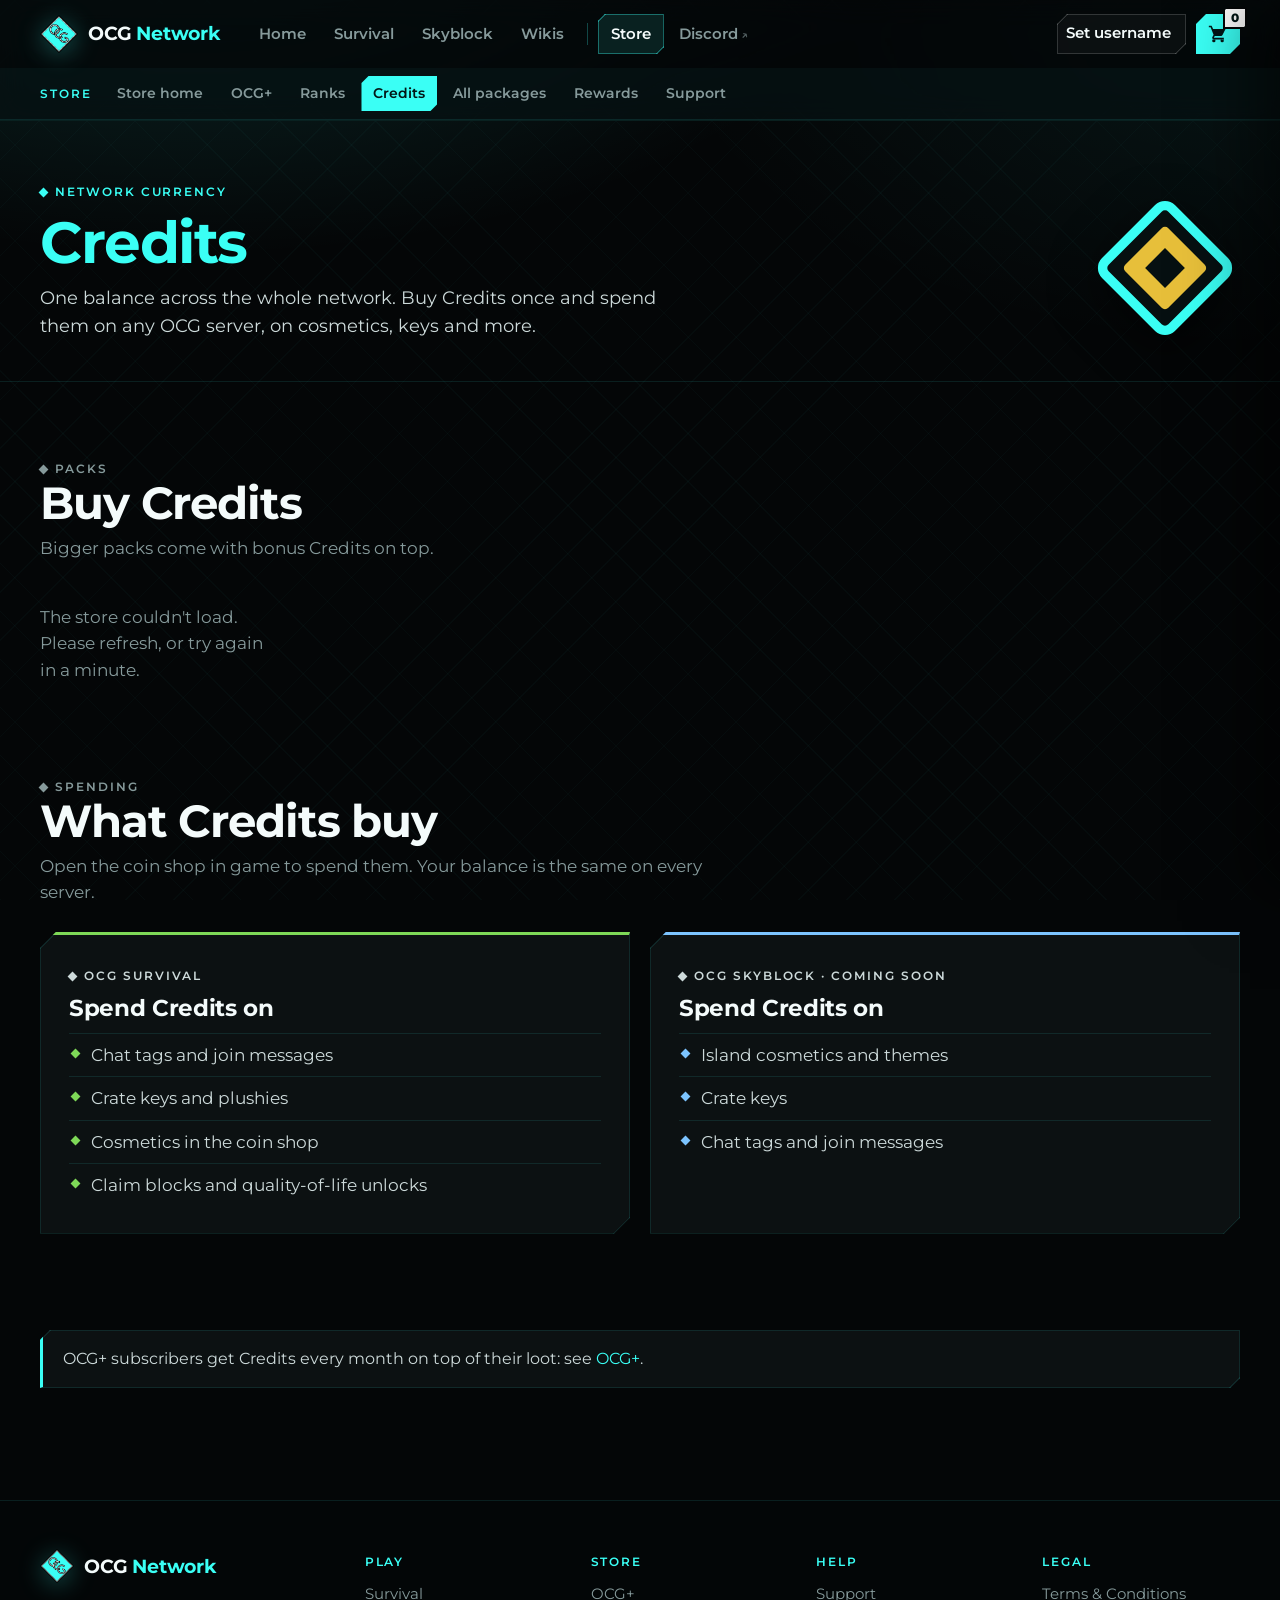
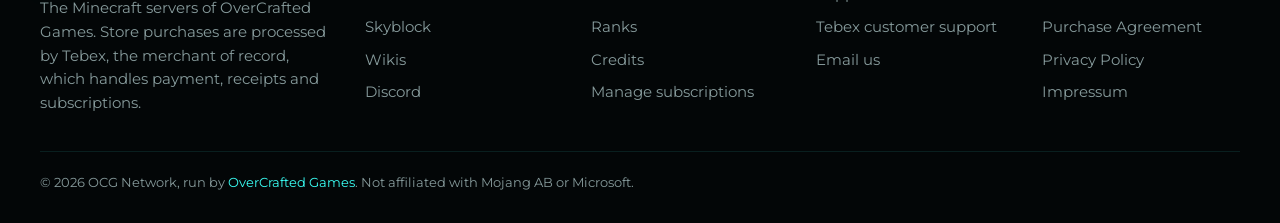
==== credits.html @ 5514c85c "Bump config and store script versions so visitors load the live store" ====
<!doctype html>
<html lang="en">
<head>
  <meta charset="utf-8">
  <meta name="viewport" content="width=device-width, initial-scale=1">
  <link rel="icon" href="assets/favicon.png">
  <link rel="preconnect" href="https://fonts.googleapis.com">
  <link rel="preconnect" href="https://fonts.gstatic.com" crossorigin>
  <link href="https://fonts.googleapis.com/css2?family=Montserrat:wght@400;500;600;700;800&display=swap" rel="stylesheet">
  <link rel="stylesheet" href="assets/site.css?v=4">
  <script src="assets/config.js?v=6"></script>
  <script src="assets/data.js"></script>
  <script defer src="https://js.tebex.io/v/1.js"></script>
  <script defer src="assets/layout.js?v=5"></script>
  <script defer src="assets/store.js?v=5"></script>
  <title>Credits · OCG Network</title>
  <meta name="description" content="Credits, the OCG Network currency: one balance you can spend on every server.">
</head>
<body data-page="credits" data-area="store">
  <header id="site-header"></header>

  <main>
    <section class="page-head">
      <div class="wrap">
        <div>
          <p class="label">Network currency</p>
          <h1><em>Credits</em></h1>
          <p class="lede">One balance across the whole network. Buy Credits once and spend them on
            any OCG server, on cosmetics, keys and more.</p>
        </div>
        <div class="page-head__art"><img src="assets/icons/credits.svg" alt="" width="150" height="150"></div>
      </div>
    </section>

    <section class="wrap section" data-reveal>
      <div class="section-head">
        <div>
          <p class="label">Packs</p>
          <h2>Buy Credits</h2>
          <p>Bigger packs come with bonus Credits on top.</p>
        </div>
      </div>
      <div class="grid grid--packs" data-packages="credits"><p class="muted">Loading packs…</p></div>
    </section>

    <section class="wrap section" data-reveal>
      <div class="section-head">
        <div>
          <p class="label">Spending</p>
          <h2>What Credits buy</h2>
          <p>Open the coin shop in game to spend them. Your balance is the same on every server.</p>
        </div>
      </div>
      <div class="uses" data-credit-uses></div>
    </section>

    <section class="wrap section section--end" data-reveal>
      <div class="callout">OCG+ subscribers get Credits every month on top of their loot:
        see <a href="plus.html">OCG+</a>.</div>
    </section>
  </main>

  <footer id="site-footer"></footer>
</body>
</html>
---- assets/site.css ----
/* OCG Network. OverCrafted Games brand: logo teal (#3afff5), black and white, with the
   logo's diamond as the recurring shape. Each server page sets its own --accent
   (body[data-accent]); everything else stays teal. Dark only: the site sits next to the game. */
:root {
  --bg: #040607;
  --bg-2: #0a0f10;
  --surface: rgba(13, 19, 20, 0.86);
  --surface-2: #101819;
  --line: rgba(58, 255, 245, 0.1);
  --line-strong: rgba(58, 255, 245, 0.26);
  --text: #f4fbfb;
  --text-2: #cddada;
  --muted: #869a9b;
  --teal: #3afff5;
  --teal-2: #12c9c0;
  --teal-ink: #021615;
  --sale: #ffd23f;
  --good: #7ed957;
  --danger: #ff5a5f;
  --survival: #7ed957;
  --skyblock: #7cc4ff;
  --accent: var(--teal);
  --display: "Montserrat", system-ui, sans-serif;
  --body: "Montserrat", system-ui, -apple-system, "Segoe UI", sans-serif;
  --mono: "Montserrat", system-ui, sans-serif;
}
body[data-accent="survival"] { --accent: var(--survival); }
body[data-accent="skyblock"] { --accent: var(--skyblock); }

* { box-sizing: border-box; }
html { color-scheme: dark; scroll-behavior: smooth; }
body {
  margin: 0;
  min-height: 100vh;
  color: var(--text);
  font: 400 16.5px/1.6 var(--body);
  -webkit-font-smoothing: antialiased;
  background-color: var(--bg);
  /* A faint teal glow over a fine diamond lattice, echoing the logo. */
  background-image:
    radial-gradient(1100px 560px at 15% -12%, color-mix(in srgb, var(--accent) 16%, transparent), transparent 65%),
    radial-gradient(900px 500px at 100% 0%, rgba(58, 255, 245, 0.07), transparent 70%),
    repeating-linear-gradient(45deg, rgba(58, 255, 245, 0.025) 0 1px, transparent 1px 34px),
    repeating-linear-gradient(-45deg, rgba(58, 255, 245, 0.025) 0 1px, transparent 1px 34px);
  background-attachment: fixed;
}
a { color: var(--teal); text-decoration: none; }
a:hover { text-decoration: underline; }
button { font: inherit; color: inherit; cursor: pointer; }
button:disabled { cursor: not-allowed; opacity: 0.5; }
img { max-width: 100%; }
[hidden] { display: none !important; }
:focus-visible { outline: 2px solid var(--teal); outline-offset: 2px; }

.wrap { width: min(1200px, 100% - 32px); margin-inline: auto; }
.muted { color: var(--muted); }
.small { font-size: 0.85rem; }
.label {
  display: inline-flex; align-items: center; gap: 8px;
  margin: 0 0 12px;
  color: var(--accent);
  font: 600 0.76rem/1.2 var(--mono);
  letter-spacing: 0.16em;
  text-transform: uppercase;
}
.label::before {
  content: ""; width: 7px; height: 7px; flex: none;
  background: currentColor; transform: rotate(45deg);
}
.accent { color: var(--accent); }
.teal { color: var(--teal); }

h1, h2, h3 { font-family: var(--display); letter-spacing: -0.015em; }

/* Buttons */
.btn {
  display: inline-flex; align-items: center; justify-content: center; gap: 8px;
  padding: 13px 22px;
  border: 0;
  font: 700 1rem/1 var(--body);
  color: var(--teal-ink); text-decoration: none;
  background-color: var(--teal);
  transition: transform 0.15s, filter 0.15s;
}
.btn:hover:not(:disabled) {
  text-decoration: none;
  transform: translateY(-1px);
  filter: brightness(1.06);
}
.btn--accent { background-color: var(--accent); }
.btn--ghost {
  --nl: rgba(255, 255, 255, 0.2);
  color: var(--text);
  background-color: rgba(255, 255, 255, 0.03);
  box-shadow: inset 0 0 0 1px rgba(255, 255, 255, 0.2);
}
.btn--ghost:hover:not(:disabled) { --nl: var(--teal); background-color: rgba(255, 255, 255, 0.07); box-shadow: inset 0 0 0 1px var(--teal); }
.btn--block { width: 100%; }
.btn--sm { padding: 10px 14px; font-size: 0.9rem; }

/* Top bar */
.topbar {
  position: sticky; top: 0; z-index: 30;
  background: rgba(4, 6, 7, 0.78);
  backdrop-filter: blur(14px) saturate(1.3);
  -webkit-backdrop-filter: blur(14px) saturate(1.3);
  border-bottom: 1px solid var(--line);
}
.topbar__inner { display: flex; align-items: center; gap: 26px; height: 68px; }
.brand { display: flex; align-items: center; gap: 10px; color: var(--text); flex: none; }
.brand:hover { text-decoration: none; }
.brand img { filter: drop-shadow(0 4px 12px rgba(58, 255, 245, 0.3)); }
.brand span { font: 700 1.2rem/1 var(--display); letter-spacing: -0.01em; }
.brand b { color: var(--teal); font-weight: 700; }
.topnav { display: flex; align-items: center; gap: 2px; }
.topnav a, .mobilenav a {
  padding: 8px 13px;
  color: var(--muted); font-weight: 600; font-size: 0.95rem; white-space: nowrap;
}
.topnav a:hover, .mobilenav a:hover { color: var(--text); background-color: rgba(255, 255, 255, 0.05); text-decoration: none; }
.topnav a[aria-current="page"], .mobilenav a[aria-current="page"] {
  --nl: rgba(58, 255, 245, 0.35);
  color: var(--text); background-color: rgba(58, 255, 245, 0.1); box-shadow: inset 0 0 0 1px rgba(58, 255, 245, 0.35);
}
.topnav .nav-store, .mobilenav .nav-store { color: var(--teal); }
.topnav .ext::after, .mobilenav .ext::after { content: " ↗"; font-size: 0.8em; opacity: 0.6; }
.topnav__sep { width: 1px; height: 22px; margin: 0 8px; background: var(--line-strong); }
.mobilenav { display: none; }
.topbar__actions { margin-left: auto; display: flex; align-items: center; gap: 10px; }
.chip {
  display: flex; align-items: center; gap: 8px;
  height: 40px; padding: 0 14px 0 8px;
  --nl: rgba(255, 255, 255, 0.16);
  border: 1px solid rgba(255, 255, 255, 0.16);
  background-color: rgba(255, 255, 255, 0.03);
  font-weight: 600; font-size: 0.92rem;
}
.chip img { image-rendering: pixelated; }
.chip:hover { --nl: var(--teal); border-color: var(--teal); }
/* The count badge overhangs the button's corner, so the button itself isn't clipped:
   its notched teal fill is drawn by ::before (see Notched corners). */
.basket-btn {
  position: relative; isolation: isolate;
  display: grid; place-items: center;
  width: 44px; height: 40px;
  border: 0;
  background: none; color: var(--teal-ink);
}
.basket-btn::before { content: ""; position: absolute; inset: 0; z-index: -1; background: var(--teal); }
.basket-btn:hover { filter: brightness(1.08); }
.basket-btn__count {
  position: absolute; top: -7px; right: -7px;
  min-width: 22px; height: 22px; padding: 0 6px;
  border: 2px solid var(--bg);
  background: #fff; color: var(--teal-ink);
  font-size: 0.72rem; font-weight: 800; line-height: 18px; text-align: center;
}
.basket-btn__count.bump { animation: bump 0.4s ease; }
@keyframes bump { 40% { transform: scale(1.35); } }

/* Store sub-navigation: the store is its own area of the site. */
.storebar { border-bottom: 1px solid var(--line); background: rgba(58, 255, 245, 0.035); }
.storebar__inner { display: flex; align-items: center; gap: 4px; overflow-x: auto; padding: 8px 0; white-space: nowrap; scrollbar-width: none; }
.storebar__inner::-webkit-scrollbar { display: none; }
.storebar__title { margin-right: 10px; color: var(--teal); font: 600 0.74rem var(--mono); letter-spacing: 0.16em; text-transform: uppercase; }
.storebar a { padding: 6px 12px; color: var(--muted); font-weight: 600; font-size: 0.9rem; }
.storebar a:hover { color: var(--text); background: rgba(255, 255, 255, 0.05); text-decoration: none; }
.storebar a[aria-current="page"] { color: var(--teal-ink); background: var(--teal); }

/* Hero */
.hero { position: relative; overflow: hidden; }
.hero__inner {
  display: grid; grid-template-columns: 1.1fr 0.9fr; align-items: center; gap: 40px;
  padding: 76px 0 70px;
}
.hero h1 {
  margin: 0;
  font: 700 clamp(2.9rem, 6.6vw, 5.4rem)/0.95 var(--display);
  letter-spacing: -0.035em;
}
.hero h1 em { font-style: normal; color: var(--teal); }
.hero__lede { max-width: 560px; margin: 22px 0 30px; color: var(--text-2); font-size: 1.15rem; }
.hero__cta { display: flex; flex-wrap: wrap; gap: 12px; }
.ipbox {
  display: inline-flex; flex-wrap: wrap; align-items: center; gap: 10px 14px;
  margin-top: 28px; padding: 8px 8px 8px 16px;
  --nl: var(--line-strong);
  border: 1px solid var(--line-strong);
  background-color: var(--surface);
}
.ipbox__ip { font: 600 0.95rem var(--mono); color: var(--text); }
.ipbox button, .copy-btn {
  padding: 8px 12px; border: 0;
  background: rgba(58, 255, 245, 0.14); color: var(--teal);
  font-weight: 700; font-size: 0.85rem;
}
.ipbox button:hover, .copy-btn:hover { background: rgba(58, 255, 245, 0.26); }
.online { display: inline-flex; align-items: center; gap: 8px; color: var(--text-2); font-weight: 600; font-size: 0.92rem; }
.dot { width: 9px; height: 9px; border-radius: 50%; background: var(--muted); flex: none; }
.dot.on { background: var(--good); box-shadow: 0 0 0 4px rgba(126, 217, 87, 0.18); animation: pulse 2s infinite; }
.dot.soon { background: var(--sale); }
@keyframes pulse { 50% { box-shadow: 0 0 0 7px rgba(126, 217, 87, 0.05); } }

.hero__art { position: relative; display: grid; place-items: center; min-height: 380px; }
.hero__art::before {
  content: ""; position: absolute; width: 78%; aspect-ratio: 1;
  background: radial-gradient(circle, rgba(58, 255, 245, 0.28), rgba(58, 255, 245, 0) 66%);
  filter: blur(14px);
}
.hero__art::after {
  content: ""; position: absolute; width: 70%; aspect-ratio: 1;
  border: 1px dashed rgba(58, 255, 245, 0.25);
  transform: rotate(45deg);
  animation: spin 80s linear infinite;
}
.hero__art img {
  position: relative; z-index: 1; width: min(380px, 100%);
  filter: drop-shadow(0 30px 40px rgba(0, 0, 0, 0.6));
  animation: float 6s ease-in-out infinite;
}
@keyframes float { 50% { transform: translateY(-12px); } }
@keyframes spin { from { transform: rotate(45deg); } to { transform: rotate(405deg); } }

/* Sale ticker */
.ticker {
  overflow: hidden;
  border-block: 1px solid rgba(255, 210, 63, 0.25);
  background: linear-gradient(90deg, rgba(255, 210, 63, 0.09), rgba(255, 210, 63, 0.02));
}
.ticker__track { display: flex; width: max-content; animation: marquee 40s linear infinite; }
.ticker:hover .ticker__track { animation-play-state: paused; }
.ticker__item {
  display: inline-flex; align-items: center; gap: 12px;
  padding: 11px 28px;
  color: var(--text); font: 600 0.8rem var(--mono); letter-spacing: 0.06em; text-transform: uppercase;
  white-space: nowrap;
}
.ticker__item:hover { text-decoration: none; color: var(--sale); }
.ticker__item b { color: var(--sale); }
.ticker__item::after { content: "◆"; margin-left: 28px; color: rgba(255, 210, 63, 0.5); }
@keyframes marquee { to { transform: translateX(-50%); } }

/* Sections */
.section { padding: 72px 0 0; }
main > .section:last-child, main > :last-child .section:last-child { padding-bottom: 88px; }
.section--end { padding-bottom: 88px; }
.section-head { display: flex; align-items: flex-end; justify-content: space-between; gap: 16px; margin-bottom: 26px; }
.section-head h2, .page-head h1 {
  margin: 0;
  font: 700 clamp(1.9rem, 3.8vw, 2.8rem)/1.05 var(--display);
  letter-spacing: -0.025em;
}
.section-head p { margin: 8px 0 0; max-width: 680px; color: var(--muted); }
.section-head__link { flex: none; font-weight: 700; }

.surface {
  position: relative;
  border: 1px solid var(--line);
  background-color: var(--surface);
}

/* Server cards (home + store server picker) */
.servers { display: grid; grid-template-columns: repeat(2, 1fr); gap: 20px; }
.server {
  --accent: var(--teal);
  display: grid; grid-template-columns: 120px 1fr; gap: 22px; align-items: start;
  padding: 24px;
  overflow: hidden;
  color: var(--text);
  border-top: 3px solid var(--accent);
  transition: transform 0.2s, border-color 0.2s;
}
.server--survival { --accent: var(--survival); }
.server--skyblock { --accent: var(--skyblock); }
.server::before {
  content: ""; position: absolute; inset: 0 0 auto 0; height: 160px; pointer-events: none;
  background: radial-gradient(420px 160px at 20% -40px, color-mix(in srgb, var(--accent) 22%, transparent), transparent 70%);
}
a.server:hover { --nl: var(--line-strong); transform: translateY(-3px); border-color: var(--line-strong); text-decoration: none; }
.server__art { position: relative; display: grid; place-items: center; aspect-ratio: 1; }
.server__art svg { width: 100%; height: auto; filter: drop-shadow(0 14px 18px rgba(0, 0, 0, 0.5)); }
.server__body { position: relative; }
.server h3 { margin: 0 0 4px; font: 700 1.7rem/1.05 var(--display); }
.server h3 span { color: var(--accent); }
.server p { margin: 0 0 14px; color: var(--text-2); font-size: 0.98rem; }
.server__meta { display: flex; flex-wrap: wrap; align-items: center; gap: 8px 16px; font-size: 0.9rem; }
.server__ip { font: 600 0.88rem var(--mono); color: var(--text); }
.server__go { margin-left: auto; color: var(--accent); font-weight: 700; }
.server__tags { display: flex; flex-wrap: wrap; gap: 6px; margin: 0 0 14px; padding: 0; list-style: none; }
.server__tags li {
  padding: 3px 9px;
  background: color-mix(in srgb, var(--accent) 12%, transparent); color: var(--accent);
  font: 600 0.72rem var(--mono); letter-spacing: 0.04em; text-transform: uppercase;
}
.pill {
  display: inline-flex; align-items: center; gap: 6px;
  padding: 3px 9px;
  background: rgba(255, 210, 63, 0.12); color: var(--sale);
  font: 600 0.72rem var(--mono); letter-spacing: 0.06em; text-transform: uppercase;
}

/* Link tiles (home "jump in", wikis) */
.tiles { display: grid; grid-template-columns: repeat(auto-fit, minmax(240px, 1fr)); gap: 16px; }
.tile {
  display: grid; grid-template-columns: 44px 1fr; gap: 14px; align-items: start;
  padding: 20px; color: var(--text);
  transition: transform 0.2s, border-color 0.2s;
}
a.tile:hover { --nl: var(--line-strong); transform: translateY(-2px); border-color: var(--line-strong); text-decoration: none; }
.tile__icon {
  display: grid; place-items: center; width: 44px; height: 44px;
  background: rgba(58, 255, 245, 0.1); color: var(--teal);
}
.tile h3 { margin: 0 0 2px; font: 700 1.12rem/1.2 var(--display); }
.tile p { margin: 0; color: var(--muted); font-size: 0.92rem; }
.tile--soon { opacity: 0.6; }

/* Category cards (store hub) */
.cat-grid { display: grid; grid-template-columns: repeat(auto-fit, minmax(320px, 1fr)); gap: 20px; }
.cat-card {
  display: grid; grid-template-columns: 130px 1fr; gap: 22px; align-items: center;
  padding: 20px;
  color: var(--text);
  transition: transform 0.2s, border-color 0.2s;
}
.cat-card:hover { --nl: var(--line-strong); transform: translateY(-3px); border-color: var(--line-strong); text-decoration: none; }
.cat-card__art, .card__art, .pkg-detail__art {
  --art-bg:
    radial-gradient(circle at 50% 58%, rgba(58, 255, 245, 0.22), transparent 66%),
    repeating-linear-gradient(45deg, rgba(255, 255, 255, 0.025) 0 1px, transparent 1px 16px),
    repeating-linear-gradient(-45deg, rgba(255, 255, 255, 0.025) 0 1px, transparent 1px 16px);
  background-color: var(--bg-2);
  background-image: var(--art-bg);
}
.cat-card__art {
  position: relative; display: grid; place-items: center;
  aspect-ratio: 1;
  border: 1px solid var(--line);
  background-image: var(--notch-lines), var(--art-bg);
}
.cat-card__art img { width: 66%; image-rendering: pixelated; transition: transform 0.3s; }
.cat-card:hover .cat-card__art img { transform: scale(1.08) rotate(-3deg); }
.cat-card h3 { margin: 0 0 6px; font: 700 1.6rem/1.05 var(--display); }
.cat-card p { margin: 0 0 14px; color: var(--muted); font-size: 0.96rem; }
.cat-card__meta { display: flex; align-items: center; gap: 12px; flex-wrap: wrap; }
.cat-card__from { font-weight: 700; color: var(--text-2); }
.cat-card__go { margin-left: auto; color: var(--teal); font-weight: 700; }

.badge {
  position: absolute; top: 12px; left: 12px; z-index: 1;
  display: inline-block;
  padding: 4px 9px;
  background: var(--sale); color: #241a00;
  font: 700 0.7rem/1 var(--mono); letter-spacing: 0.04em; text-transform: uppercase;
}

/* Package cards */
.grid { display: grid; grid-template-columns: repeat(auto-fill, minmax(240px, 1fr)); gap: 20px; }
.grid--packs { grid-template-columns: repeat(auto-fill, minmax(196px, 1fr)); }
.card {
  display: flex; flex-direction: column;
  overflow: hidden;
  transition: transform 0.2s, border-color 0.2s;
}
.card:hover { --nl: var(--line-strong); transform: translateY(-4px); border-color: var(--line-strong); }
.card__art {
  position: relative;
  display: grid; place-items: center;
  aspect-ratio: 4 / 3; width: 100%;
  padding: 0; border: 0; border-bottom: 1px solid var(--line);
}
.card__art img {
  width: 44%; image-rendering: pixelated;
  filter: drop-shadow(0 14px 18px rgba(0, 0, 0, 0.55));
  transition: transform 0.3s;
}
.card:hover .card__art img { transform: translateY(-6px) scale(1.06); }
.card__info {
  position: absolute; right: 12px; bottom: 12px;
  padding: 4px 9px;
  background: rgba(4, 6, 7, 0.75); color: var(--muted);
  font-size: 0.78rem; font-weight: 600;
  opacity: 0; transition: opacity 0.2s;
}
.card:hover .card__info { opacity: 1; }
.card__body { display: flex; flex-direction: column; gap: 4px; padding: 18px; flex: 1; }
.card__name { margin: 0; font: 700 1.3rem/1.1 var(--display); }
.card__variant { margin: 0; color: var(--teal); font: 600 0.74rem var(--mono); letter-spacing: 0.08em; text-transform: uppercase; }
.card__bonus { margin: 2px 0 0; color: var(--good); font-size: 0.88rem; font-weight: 600; }
.card__foot { margin-top: auto; padding-top: 16px; display: flex; flex-direction: column; gap: 12px; }
.price { display: flex; flex-wrap: wrap; align-items: baseline; gap: 4px 8px; }
.price b { font: 700 1.8rem/1 var(--display); letter-spacing: -0.02em; }
.price .period { color: var(--muted); font-size: 0.9rem; }
.price s { color: var(--muted); font-size: 0.95rem; }
.price__note { width: 100%; color: var(--good); font-size: 0.85rem; font-weight: 600; }
.add.in-basket { --nl: var(--teal); background-color: transparent; box-shadow: inset 0 0 0 1px var(--teal); color: var(--teal); }

/* All-packages page */
.shop { display: grid; grid-template-columns: 240px 1fr; gap: 32px; padding: 40px 0 88px; }
.tabs { display: flex; flex-direction: column; gap: 6px; position: sticky; top: 130px; align-self: start; }
.tab {
  display: flex; align-items: center; gap: 12px;
  padding: 10px 14px;
  border: 1px solid transparent;
  background-color: transparent; color: var(--muted);
  font-weight: 700; font-size: 1rem; text-align: left;
}
.tab img { width: 30px; height: 30px; object-fit: contain; image-rendering: pixelated; }
.tab:hover { color: var(--text); background-color: rgba(255, 255, 255, 0.04); }
.tab[aria-selected="true"] { --nl: rgba(58, 255, 245, 0.4); color: var(--text); background-color: rgba(58, 255, 245, 0.08); border-color: rgba(58, 255, 245, 0.4); }
.category-intro { grid-column: 1 / -1; padding: 22px 24px; margin-bottom: 4px; color: var(--text-2); }
.category-intro p { margin: 0 0 8px; }
.category-intro p:last-child { margin-bottom: 0; }
.category-intro ul { margin: 6px 0 0; padding: 0; list-style: none; display: grid; grid-template-columns: repeat(auto-fill, minmax(230px, 1fr)); gap: 6px 18px; }
.category-intro li { position: relative; padding-left: 20px; }
.category-intro li::before { content: "▸"; position: absolute; left: 0; color: var(--teal); }
.category-intro.folded .category-intro__text {
  max-height: 150px; overflow: hidden;
  -webkit-mask-image: linear-gradient(#000 55%, transparent);
  mask-image: linear-gradient(#000 55%, transparent);
}
.intro-toggle { margin-top: 10px; padding: 0; border: 0; background: none; color: var(--teal); font-weight: 700; }
.intro-toggle:hover { text-decoration: underline; }
.sr-only { position: absolute; width: 1px; height: 1px; overflow: hidden; clip: rect(0 0 0 0); white-space: nowrap; }

/* OCG+ tiers */
.plus-tiers { display: grid; grid-template-columns: repeat(3, 1fr); gap: 20px; align-items: stretch; }
.ptier {
  --tier: var(--teal);
  display: flex; flex-direction: column;
  padding: 28px 26px 26px;
  overflow: hidden;
  border-top: 3px solid var(--tier);
}
.ptier::before {
  content: ""; position: absolute; inset: 0 0 auto 0; height: 170px; pointer-events: none;
  background: radial-gradient(420px 170px at 50% -50px, color-mix(in srgb, var(--tier) 24%, transparent), transparent 70%);
}
.ptier--1 { --tier: #FFC800; }
.ptier--2 { --tier: #FF2E8A; }
.ptier--3 { --tier: #0FB5A5; }
/* An inner glow: the notch clip would cut off an outer one. */
.ptier--featured { --nl: var(--line-strong); border-color: var(--line-strong); box-shadow: inset 0 0 60px rgba(58, 255, 245, 0.1); }
.ptier__flag {
  position: absolute; top: 18px; right: 18px;
  padding: 4px 10px;
  background: var(--teal); color: var(--teal-ink);
  font: 700 0.68rem var(--mono); letter-spacing: 0.08em; text-transform: uppercase;
}
.ptier__mark { position: relative; display: flex; align-items: center; gap: 12px; }
.ptier__mark svg { width: 46px; height: 46px; color: var(--tier); }
.ptier h3 { position: relative; margin: 0; font: 700 1.7rem/1 var(--display); }
.ptier h3 small { display: block; margin-top: 4px; color: var(--muted); font: 500 0.88rem var(--body); letter-spacing: 0; }
.ptier .price { position: relative; margin: 22px 0 4px; }
.ptier .price b { font-size: 2.8rem; }
.ptier ul { position: relative; flex: 1; margin: 18px 0 22px; padding: 0; list-style: none; }
.ptier li { display: grid; grid-template-columns: 22px 1fr; gap: 10px; align-items: start; padding: 10px 0; border-top: 1px solid var(--line); color: var(--text-2); }
.ptier li svg { margin-top: 2px; color: var(--tier); }
.ptier li b { color: var(--text); font-weight: 700; }

.explain { display: grid; grid-template-columns: repeat(3, 1fr); gap: 20px; counter-reset: step; }
.step { padding: 24px; }
.step::before {
  counter-increment: step; content: "0" counter(step);
  display: block; margin-bottom: 10px;
  color: var(--teal); font: 600 0.8rem var(--mono); letter-spacing: 0.12em;
}
.step h3 { margin: 0 0 6px; font: 700 1.3rem/1.1 var(--display); }
.step p { margin: 0; color: var(--text-2); }

/* Rank comparison */
.server-switch { display: inline-flex; gap: 4px; padding: 4px; margin-top: 18px; border: 1px solid var(--line); background-color: var(--surface); }
.server-switch a { padding: 8px 14px; color: var(--muted); font-weight: 700; font-size: 0.92rem; }
.server-switch a:hover { color: var(--text); text-decoration: none; }
.server-switch a[aria-current="page"] { background: var(--accent); color: #051006; }

.rank-tabs { display: flex; flex-wrap: wrap; gap: 6px; margin-bottom: 14px; }
.rank-tabs button {
  display: inline-flex; align-items: center; gap: 8px;
  padding: 9px 16px; border: 1px solid var(--line);
  background-color: var(--surface); color: var(--muted); font-weight: 700; font-size: 0.95rem;
}
.rank-tabs button:hover { --nl: var(--line-strong); color: var(--text); border-color: var(--line-strong); }
.rank-tabs button[aria-selected="true"] { --nl: var(--accent); color: #051006; background-color: var(--accent); border-color: var(--accent); }
.rank-tabs button[aria-selected="true"] .pill { background: rgba(0, 0, 0, 0.2); color: #051006; }
.ranks .note td { padding: 12px 16px; text-align: left; color: var(--sale); font-weight: 500; font-size: 0.92rem; background: rgba(255, 210, 63, 0.06); }
.ranks-scroll { position: relative; overflow-x: auto; border: 1px solid var(--line); background-color: var(--surface); }
.ranks { width: 100%; min-width: 720px; border-collapse: collapse; }
.ranks th, .ranks td { padding: 13px 16px; border-bottom: 1px solid var(--line); text-align: center; vertical-align: middle; }
.ranks tbody tr:last-child td, .ranks tbody tr:last-child th { border-bottom: 0; }
.ranks thead th { padding: 22px 16px 20px; vertical-align: top; background: rgba(255, 255, 255, 0.015); }
.ranks th[scope="row"] { text-align: left; color: var(--text-2); font-weight: 600; width: 28%; min-width: 150px; }
.ranks th[scope="row"] small { display: block; color: var(--muted); font-weight: 400; font-size: 0.82rem; }
.ranks td { color: var(--text); font-weight: 600; }
.ranks td.no { color: var(--muted); font-weight: 400; }
.ranks td.yes { color: var(--accent); font-size: 1.15rem; }
/* Keep the perk names in view while the rank columns scroll sideways on phones. */
.ranks th[scope="row"], .ranks thead th:first-child { position: sticky; left: 0; z-index: 1; background: #0c1213; }
.ranks .group th { padding: 10px 16px; text-align: left; background: rgba(58, 255, 245, 0.04); color: var(--accent); font: 600 0.74rem var(--mono); letter-spacing: 0.14em; text-transform: uppercase; }
.rank-head { display: grid; justify-items: center; gap: 8px; }
.rank-head__name { font: 700 1.35rem/1 var(--display); color: var(--rank, var(--text)); }
.rank-head .price { justify-content: center; }
.rank-head .price b { font-size: 1.5rem; }
.rank-head .btn { width: 100%; max-width: 150px; }
.rank-head__tag {
  --nl: rgba(255, 255, 255, 0.08);
  display: inline-block; padding: 3px 9px;
  background-color: #151515; box-shadow: inset 0 0 0 1px rgba(255, 255, 255, 0.08);
  font: 700 0.82rem var(--mono); color: var(--rank, var(--text));
}

/* Credits */
.uses { display: grid; grid-template-columns: repeat(2, 1fr); gap: 20px; }
.uses .panel { border-top: 3px solid var(--accent); }
.uses ul { margin: 12px 0 0; padding: 0; list-style: none; }
.uses li { position: relative; padding: 8px 0 8px 22px; border-top: 1px solid var(--line); color: var(--text-2); }
.uses li::before { content: ""; position: absolute; left: 3px; top: 16px; width: 7px; height: 7px; background: var(--accent); transform: rotate(45deg); }

/* Rewards call-to-action band */
.band {
  display: grid; grid-template-columns: auto 1fr auto; align-items: center; gap: 28px;
  padding: 28px 32px;
  overflow: hidden;
  background-image: var(--notch-lines), radial-gradient(500px 220px at 0% 50%, rgba(58, 255, 245, 0.16), transparent 70%);
}
.band__icon { display: grid; place-items: center; width: 84px; height: 84px; color: var(--teal); }
.band h2 { margin: 0 0 6px; font: 700 1.8rem/1.05 var(--display); }
.band p { margin: 0; color: var(--text-2); }

/* Panels */
.duo { display: grid; grid-template-columns: 1fr 1fr; gap: 20px; }
.trio { display: grid; grid-template-columns: repeat(3, 1fr); gap: 20px; }
.panel { padding: 26px 28px; }
.panel h2, .panel h3 { margin: 0 0 10px; font: 700 1.45rem/1.1 var(--display); }
.panel p { margin: 0 0 12px; color: var(--text-2); }
.panel p:last-child { margin-bottom: 0; }
.panel__links { display: flex; flex-wrap: wrap; gap: 10px; margin-top: 16px; }
.panel__icon {
  display: grid; place-items: center;
  width: 46px; height: 46px; margin-bottom: 16px;
  background: rgba(58, 255, 245, 0.1); color: var(--teal);
}
.features { display: grid; grid-template-columns: repeat(auto-fill, minmax(260px, 1fr)); gap: 16px; }
.feature { padding: 22px; }
.feature h3 { display: flex; align-items: center; gap: 10px; margin: 0 0 6px; font: 700 1.15rem/1.2 var(--display); }
.feature h3::before { content: ""; width: 8px; height: 8px; flex: none; background: var(--accent); transform: rotate(45deg); }
.feature p { margin: 0; color: var(--text-2); font-size: 0.95rem; }

/* Inner page head */
.page-head { position: relative; overflow: hidden; border-bottom: 1px solid var(--line); }
.page-head .wrap { display: grid; grid-template-columns: 1fr auto; align-items: end; gap: 24px; padding: 56px 0 40px; }
.page-head h1 { font-size: clamp(2.3rem, 5vw, 3.6rem); }
.page-head h1 em { font-style: normal; color: var(--accent); }
.page-head p.lede { margin: 12px 0 0; max-width: 640px; color: var(--text-2); font-size: 1.1rem; }
.page-head__art { width: 150px; margin-bottom: -10px; filter: drop-shadow(0 14px 24px rgba(0, 0, 0, 0.6)); }
.page-head__art svg { width: 100%; height: auto; }

/* Prose (legal pages) */
.doc { display: grid; grid-template-columns: 220px 1fr; gap: 40px; padding: 40px 0 88px; }
.toc { position: sticky; top: 130px; align-self: start; display: flex; flex-direction: column; gap: 4px; }
.toc a { padding: 6px 12px; border-left: 2px solid var(--line); color: var(--muted); font-weight: 600; font-size: 0.95rem; }
.toc a:hover { color: var(--text); border-color: var(--teal); text-decoration: none; }
.prose { max-width: 760px; }
.prose > :first-child { margin-top: 0; }
.prose p, .prose li { color: var(--text-2); }
.prose h2 { margin: 44px 0 12px; scroll-margin-top: 130px; font: 700 1.6rem/1.1 var(--display); }
.prose ul { padding-left: 0; list-style: none; }
.prose li { position: relative; margin-bottom: 10px; padding-left: 24px; }
.prose li::before { content: "▸"; position: absolute; left: 4px; color: var(--teal); }
.prose strong { color: var(--text); }
.prose code, .panel code { font-family: var(--mono); font-size: 0.88em; color: var(--teal); }
.lead { font-size: 1.12rem; }
.callout {
  margin: 24px 0;
  padding: 16px 20px;
  border: 1px solid var(--line); border-left: 3px solid var(--teal);
  background-color: var(--surface); color: var(--text-2); font-size: 0.97rem;
}
.callout--warn { border-left-color: var(--sale); }
.points { display: grid; grid-template-columns: repeat(2, 1fr); gap: 14px; margin: 18px 0 8px; }
.point { padding: 18px 20px; }
.point b { display: block; margin-bottom: 4px; color: var(--text); font: 700 1.1rem/1.2 var(--display); }
.point span { color: var(--muted); font-size: 0.95rem; }

.support-grid { display: grid; grid-template-columns: repeat(3, 1fr); gap: 20px; padding: 40px 0 0; }

/* Rewards page */
.steps { display: grid; grid-template-columns: repeat(3, 1fr); gap: 20px; counter-reset: step; }
.tiers { display: grid; grid-template-columns: repeat(3, 1fr); gap: 20px; }
.tier { padding: 26px; overflow: hidden; border-top: 3px solid var(--tier); }
.tier::before {
  content: ""; position: absolute; inset: 0 0 auto 0; height: 140px;
  background: radial-gradient(400px 140px at 50% -40px, color-mix(in srgb, var(--tier) 24%, transparent), transparent 70%);
  pointer-events: none;
}
.tier__label { position: relative; color: var(--tier); font: 600 0.76rem var(--mono); letter-spacing: 0.12em; text-transform: uppercase; }
.tier__amount { position: relative; margin: 8px 0 2px; font: 700 3.2rem/1 var(--display); letter-spacing: -0.03em; }
.tier__amount small { font-size: 1rem; font-weight: 600; color: var(--muted); letter-spacing: 0; }
.tier ul { position: relative; margin: 18px 0 0; padding: 0; list-style: none; }
.tier li { display: flex; align-items: center; gap: 10px; padding: 10px 0; border-top: 1px solid var(--line); color: var(--text-2); }
.tier li svg { flex: none; color: var(--tier); }
.tier__slots { position: relative; margin: 14px 0 0; color: var(--muted); font-size: 0.88rem; }
.tier--1 { --tier: #9fe8e4; }
.tier--2 { --tier: var(--teal); }
.tier--3 { --tier: #ffffff; }

.goal { padding: 30px 32px; }
.track { position: relative; margin: 44px 44px 18px 8px; height: 10px; border-radius: 999px; background: rgba(255, 255, 255, 0.06); }
.track::before {
  content: ""; position: absolute; inset: 0;
  border-radius: inherit;
  background: linear-gradient(90deg, var(--teal-2), var(--teal), #fff);
  opacity: 0.35;
}
.stage { position: absolute; top: 50%; transform: translate(-50%, -50%); display: grid; justify-items: center; }
.stage__dot {
  width: 22px; height: 22px;
  border: 3px solid var(--bg); background: var(--teal);
  transform: rotate(45deg);
  box-shadow: 0 0 0 2px var(--teal), 0 0 18px rgba(58, 255, 245, 0.55);
}
.stage__amt { position: absolute; bottom: 34px; font: 700 1.4rem/1 var(--display); white-space: nowrap; }
.stage__reward { position: absolute; top: 34px; color: var(--text-2); font-size: 0.92rem; font-weight: 600; white-space: nowrap; }
.goal__notes { display: grid; grid-template-columns: repeat(3, 1fr); gap: 14px; margin-top: 64px; }
.goal__notes div { padding: 14px 16px; background: rgba(255, 255, 255, 0.03); color: var(--text-2); font-size: 0.95rem; }

.podium { display: grid; grid-template-columns: 1fr 1.15fr 1fr; align-items: end; gap: 16px; }
.place { padding: 24px 22px; text-align: center; }
.place__rank { font: 700 2.8rem/1 var(--display); color: var(--muted); }
.place--1 { --nl: var(--line-strong); padding-top: 36px; border-color: var(--line-strong); box-shadow: inset 0 0 60px rgba(58, 255, 245, 0.1); }
.place--1 .place__rank { font-size: 4rem; color: var(--teal); }
.place h3 { margin: 4px 0 12px; font: 700 1.2rem/1.1 var(--display); }
.place p { margin: 0; color: var(--text-2); }
.mc-tag {
  display: inline-block; margin-bottom: 12px;
  --nl: rgba(255, 255, 255, 0.08);
  padding: 5px 12px;
  background-color: #1b1b1b; box-shadow: inset 0 0 0 1px rgba(255, 255, 255, 0.08);
  font: 700 1.05rem var(--mono); letter-spacing: 0.02em;
}
.rules { display: grid; grid-template-columns: repeat(2, 1fr); gap: 12px 28px; margin: 28px 0 0; padding: 0; list-style: none; }
.rules li { position: relative; padding-left: 24px; color: var(--text-2); }
.rules li::before { content: "▸"; position: absolute; left: 4px; color: var(--teal); }

.offer {
  display: grid; grid-template-columns: auto 1fr auto; align-items: center; gap: 24px;
  padding: 26px 30px;
  --nl: rgba(255, 210, 63, 0.35);
  border-color: rgba(255, 210, 63, 0.35);
  background-image: var(--notch-lines), radial-gradient(500px 200px at 0% 50%, rgba(255, 210, 63, 0.12), transparent 70%);
}
.offer__icon { display: grid; place-items: center; width: 64px; height: 64px; background: rgba(255, 210, 63, 0.14); color: var(--sale); }
.offer h3 { margin: 0 0 4px; font: 700 1.5rem/1.1 var(--display); }
.offer p { margin: 0; color: var(--text-2); }

.claim { display: grid; grid-template-columns: 1fr 1fr; gap: 20px; align-items: stretch; }
.cmd {
  --nl: var(--line-strong);
  display: inline-block; padding: 2px 9px;
  background-color: rgba(0, 0, 0, 0.4); box-shadow: inset 0 0 0 1px var(--line-strong);
  color: var(--teal); font: 600 0.9em var(--mono);
}

/* Drawer */
.scrim { position: fixed; inset: 0; z-index: 40; background: rgba(0, 0, 0, 0.62); backdrop-filter: blur(3px); }
.drawer {
  position: fixed; top: 0; right: 0; bottom: 0; z-index: 50;
  display: flex; flex-direction: column;
  width: min(420px, 100%);
  background: linear-gradient(180deg, #0c1415, #050809);
  border-left: 1px solid var(--line-strong);
  box-shadow: -30px 0 60px rgba(0, 0, 0, 0.5);
  transform: translateX(100%);
  transition: transform 0.28s cubic-bezier(0.2, 0.8, 0.2, 1);
}
.drawer.open { transform: none; }
.drawer__head { display: flex; align-items: center; justify-content: space-between; padding: 22px 22px 4px; }
.drawer__head h2 { margin: 0; font: 700 1.7rem/1 var(--display); }
.drawer__for { margin: 0; padding: 4px 22px 16px; color: var(--muted); font-size: 0.92rem; border-bottom: 1px solid var(--line); }
.icon-btn { width: 38px; height: 38px; border: 0; background: rgba(255, 255, 255, 0.05); font-size: 1.5rem; line-height: 1; }
.icon-btn:hover { background: rgba(255, 255, 255, 0.1); }
.lines { list-style: none; margin: 0; padding: 8px 22px; overflow-y: auto; flex: 1; }
.line { display: grid; grid-template-columns: 52px 1fr auto; gap: 14px; align-items: center; padding: 14px 0; border-bottom: 1px solid var(--line); }
.line img, .line > span { width: 52px; height: 52px; padding: 6px; background: var(--bg-2); object-fit: contain; image-rendering: pixelated; }
.line__name { font-weight: 700; }
.line__meta { color: var(--muted); font-size: 0.86rem; }
.line__remove { border: 0; background: none; color: var(--muted); font-size: 0.82rem; padding: 4px; }
.line__remove:hover { color: var(--danger); }
.lines .empty { display: grid; justify-items: center; gap: 10px; padding: 48px 0; color: var(--muted); text-align: center; }
.lines .empty img { width: 72px; opacity: 0.7; }
.coupon { display: flex; gap: 8px; padding: 14px 22px; border-top: 1px solid var(--line); }
.coupon input, .modal input, .gift input {
  flex: 1; min-width: 0;
  padding: 11px 13px;
  --nl: rgba(255, 255, 255, 0.16);
  border: 1px solid rgba(255, 255, 255, 0.16);
  background-color: rgba(0, 0, 0, 0.4); color: var(--text); font: inherit;
}
/* A border, not an outline: the notch clip would hide an outline. */
.coupon input:focus, .modal input:focus, .gift input:focus { --nl: var(--teal); outline: 0; border-color: var(--teal); box-shadow: inset 0 0 0 1px var(--teal); }
.coupon button, .gift button {
  --nl: rgba(255, 255, 255, 0.16);
  padding: 0 16px; border: 1px solid rgba(255, 255, 255, 0.16);
  background-color: rgba(255, 255, 255, 0.04); font-weight: 700;
}
.coupon button:hover, .gift button:hover { --nl: var(--teal); border-color: var(--teal); }
.drawer__foot { padding: 18px 22px 24px; border-top: 1px solid var(--line); }
.total { display: flex; justify-content: space-between; align-items: baseline; margin-bottom: 14px; }
.total span { color: var(--muted); font-weight: 600; }
.total b { font: 700 2rem/1 var(--display); }
.drawer__foot .muted { margin: 12px 0 0; text-align: center; font-size: 0.84rem; }
.drawer__foot .muted a { color: var(--muted); text-decoration: underline; }

/* Dialogs */
.modal {
  width: min(440px, calc(100% - 32px));
  padding: 28px;
  --nl: var(--line-strong);
  border: 1px solid var(--line-strong);
  background-color: #060a0b;
  background-image: var(--notch-lines), linear-gradient(180deg, #0e1718, #060a0b);
  color: var(--text);
}
.modal::backdrop { background: rgba(0, 0, 0, 0.7); backdrop-filter: blur(4px); }
.modal h2 { margin: 0 0 6px; font: 700 1.8rem/1.05 var(--display); }
.modal input { width: 100%; margin: 16px 0 20px; font-family: var(--mono); }
.modal__actions { display: flex; gap: 10px; justify-content: flex-end; }
.modal--wide { width: min(760px, calc(100% - 32px)); padding: 0; overflow: hidden; }
.pkg-detail { display: grid; grid-template-columns: 260px 1fr; }
.pkg-detail__art { display: grid; place-items: center; padding: 30px; border-right: 1px solid var(--line); }
.pkg-detail__art img { width: 150px; image-rendering: pixelated; filter: drop-shadow(0 16px 20px rgba(0, 0, 0, 0.6)); }
.pkg-detail__body { padding: 28px; }
.pkg-detail__body h2 { margin: 0; }
.pkg-detail .desc { margin-top: 14px; max-height: 40vh; overflow-y: auto; color: var(--text-2); font-size: 0.97rem; }
.pkg-detail .desc :first-child { margin-top: 0; }
.pkg-detail .desc ul { padding-left: 0; list-style: none; }
.pkg-detail .desc li { position: relative; padding-left: 20px; }
.pkg-detail .desc li::before { content: "▸"; position: absolute; left: 2px; color: var(--teal); }
.pkg-detail__actions { display: flex; gap: 10px; align-items: center; margin-top: 20px; }
.gift { margin-top: 20px; padding-top: 18px; border-top: 1px solid var(--line); }
.gift label { display: block; margin-bottom: 8px; font-weight: 700; font-size: 0.92rem; }
.gift__row { display: flex; gap: 8px; }
.gift input { font-family: var(--mono); }

/* Toast */
.toast {
  position: fixed; left: 50%; bottom: 26px; z-index: 60;
  transform: translateX(-50%);
  max-width: calc(100% - 32px);
  padding: 13px 20px;
  --nl: var(--line-strong);
  border: 1px solid var(--line-strong);
  background-color: #0e1718;
  font-weight: 700; font-size: 0.95rem;
  animation: rise 0.25s ease;
}
.toast.error { --nl: var(--danger); border-color: var(--danger); color: var(--danger); }
@keyframes rise { from { transform: translate(-50%, 12px); opacity: 0; } }

/* Footer */
.footer { border-top: 1px solid var(--line); background: rgba(4, 6, 7, 0.9); }
.footer__inner { padding: 48px 0 30px; color: var(--muted); font-size: 0.92rem; }
.footer__cols { display: grid; grid-template-columns: 1.5fr 1fr 1fr 1fr 1fr; gap: 28px; }
.footer__cols p { margin: 14px 0 0; max-width: 320px; }
.footer__cols h3 { margin: 6px 0 14px; color: var(--teal); font: 600 0.72rem var(--mono); letter-spacing: 0.16em; text-transform: uppercase; }
.footer__cols div > a:not(.brand) { display: block; margin-bottom: 9px; color: var(--muted); }
.footer__cols div > a:not(.brand):hover { color: var(--text); }
.footer__legal { margin: 36px 0 0; padding-top: 20px; border-top: 1px solid var(--line); font-size: 0.82rem; }

/* Scroll reveal (added by store.js; content is visible without JS) */
.reveal { opacity: 0; transform: translateY(18px); transition: opacity 0.6s ease, transform 0.6s ease; }
.reveal.in { opacity: 1; transform: none; }

@media (max-width: 1100px) {
  .topnav a { padding: 8px 9px; font-size: 0.9rem; }
  .brand span { display: none; }
}

@media (max-width: 980px) {
  .hero__inner { grid-template-columns: 1fr; padding: 44px 0 56px; }
  .hero__art { order: -1; min-height: 0; }
  .hero__art img { width: 200px; }
  .hero__art::after { width: 190px; }
  .servers { grid-template-columns: 1fr; }
  .shop { grid-template-columns: 1fr; }
  .tabs { position: static; flex-direction: row; flex-wrap: wrap; }
  .doc { grid-template-columns: 1fr; }
  .toc { display: none; }
  .tiers, .steps, .explain, .support-grid, .plus-tiers, .trio { grid-template-columns: 1fr; }
  .podium { grid-template-columns: 1fr; }
  .place--1 { order: -1; }
  .footer__cols { grid-template-columns: 1fr 1fr 1fr; }
  .footer__cols > div:first-child { grid-column: 1 / -1; }
}

@media (max-width: 860px) {
  .topnav { display: none; }
  .mobilenav {
    display: flex; gap: 4px; overflow-x: auto;
    padding: 8px 12px; border-top: 1px solid var(--line);
    white-space: nowrap; scrollbar-width: none;
  }
  .mobilenav::-webkit-scrollbar { display: none; }
  .mobilenav a { font-size: 0.9rem; padding: 6px 12px; }
  .brand span { display: inline; }
  .tabs, .toc { top: 170px; }
}

@media (max-width: 640px) {
  body { font-size: 16px; }
  .brand span { display: none; }
  .chip span { max-width: 92px; overflow: hidden; text-overflow: ellipsis; white-space: nowrap; }
  .hero h1 { font-size: 2.7rem; }
  .hero__inner { gap: 16px; padding-top: 24px; }
  .hero__art img { width: 150px; }
  .hero__art::after { width: 140px; }
  .duo, .claim, .points, .rules, .goal__notes, .uses { grid-template-columns: 1fr; }
  .server { grid-template-columns: 1fr; gap: 12px; padding: 20px; }
  .server__art { width: 84px; }
  .cat-card { grid-template-columns: 88px 1fr; gap: 16px; padding: 16px; }
  .cat-card h3 { font-size: 1.35rem; }
  .band, .offer { grid-template-columns: 1fr; gap: 16px; }
  .page-head .wrap { grid-template-columns: 1fr; padding: 40px 0 28px; }
  .page-head__art { display: none; }
  .pkg-detail { grid-template-columns: 1fr; }
  .pkg-detail__art { padding: 20px; border-right: 0; border-bottom: 1px solid var(--line); }
  .pkg-detail__art img { width: 96px; }
  .goal { padding: 24px 18px; }
  .track { margin-right: 30px; }
  .stage__amt { font-size: 1.1rem; }
  .stage__reward { font-size: 0.78rem; white-space: normal; width: 80px; text-align: center; }
  .footer__cols { grid-template-columns: 1fr 1fr; }
  .section { padding-top: 56px; }
}

@media (prefers-reduced-motion: reduce) {
  *, *::before, *::after { animation: none !important; transition: none !important; }
  .reveal { opacity: 1; transform: none; }
}

.grad { color: var(--teal); }

/* Store hub: OCG+, Ranks and Credits side by side, stacking on narrow screens. */
.cat-grid--3 { grid-template-columns: repeat(3, 1fr); }
.cat-grid--3 .cat-card { grid-template-columns: 1fr; align-items: start; }
.cat-grid--3 .cat-card__art { width: 96px; }
@media (max-width: 860px) {
  .cat-grid--3 { grid-template-columns: 1fr; }
  .cat-grid--3 .cat-card { grid-template-columns: 88px 1fr; align-items: center; }
  .cat-grid--3 .cat-card__art { width: auto; }
}

/* ---- Home: banner, news feed and sidebar ---- */
.banner { border-bottom: 1px solid var(--line); background: radial-gradient(700px 260px at 10% 0%, rgba(58, 255, 245, 0.12), transparent 70%); }
.banner__inner { display: grid; grid-template-columns: auto 1fr auto; align-items: center; gap: 24px; padding: 36px 0 32px; }
.banner__logo { width: 104px; height: auto; filter: drop-shadow(0 10px 24px rgba(58, 255, 245, 0.25)); }
.banner h1 { margin: 0; font: 700 clamp(2.2rem, 4.6vw, 3.4rem)/1 var(--display); letter-spacing: -0.035em; }
.banner h1 em { font-style: normal; color: var(--teal); }
.banner__text p { margin: 8px 0 0; max-width: 520px; color: var(--text-2); }
.banner__join { display: grid; justify-items: end; gap: 12px; }
.banner__join .ipbox { margin: 0; }

.home { display: grid; grid-template-columns: minmax(0, 1fr) 330px; gap: 28px; align-items: start; padding: 32px 0 88px; }
.home__heading { margin: 0 0 14px; }
.home__heading .label { margin: 0; }
#news-feed { display: grid; gap: 18px; margin-bottom: 18px; }

.post { display: grid; grid-template-columns: 64px minmax(0, 1fr); gap: 20px; padding: 24px; border-left: 3px solid var(--accent); }
.post--empty { grid-template-columns: 1fr; border-left-color: var(--line); }
.post__date {
  display: grid; justify-items: center; align-content: start; gap: 2px;
  padding: 10px 0; background: color-mix(in srgb, var(--accent) 10%, transparent);
  color: var(--accent); align-self: start;
}
.post__date b { font: 700 1.7rem/1 var(--display); }
.post__date span { font: 600 0.7rem var(--mono); letter-spacing: 0.12em; }
.post__meta { display: flex; flex-wrap: wrap; align-items: center; gap: 6px 10px; color: var(--muted); font-size: 0.88rem; }
.post__tag {
  padding: 2px 9px;
  background: color-mix(in srgb, var(--accent) 14%, transparent); color: var(--accent);
  font: 600 0.7rem var(--mono); letter-spacing: 0.08em; text-transform: uppercase;
}
.post__title { margin: 8px 0 14px; font: 700 1.65rem/1.15 var(--display); letter-spacing: -0.02em; }
.post__title a { color: var(--text); }
.post__title a:hover { color: var(--accent); text-decoration: none; }
.post__cover { display: block; width: 100%; max-height: 380px; object-fit: cover; margin: 0 0 16px; border: 1px solid var(--line); }
.post__body { color: var(--text-2); overflow-wrap: anywhere; }
.post__body > :first-child { margin-top: 0; }
.post__body > :last-child { margin-bottom: 0; }
.post__body p { margin: 0 0 12px; }
.post__body h3, .post__body h4, .post__body h5 { margin: 20px 0 8px; color: var(--text); font-family: var(--display); }
.post__body h3 { font-size: 1.3rem; } .post__body h4 { font-size: 1.12rem; } .post__body h5 { font-size: 1rem; }
.post__body strong { color: var(--text); }
.post__body ul, .post__body ol { margin: 0 0 12px; padding-left: 22px; }
.post__body li { margin-bottom: 4px; }
.post__body li::marker { color: var(--accent); }
.post__body blockquote { margin: 0 0 12px; padding: 4px 0 4px 14px; border-left: 3px solid var(--line-strong); }
/* Inline code is inline-block so the notch cuts the whole chip, not a wrapped line box. */
.post__body code { display: inline-block; padding: 1px 6px; background: rgba(0, 0, 0, 0.4); color: var(--teal); font: 0.88em var(--mono); }
.post__body pre { margin: 0 0 12px; padding: 12px 14px; background: rgba(0, 0, 0, 0.45); overflow-x: auto; }
.post__body pre code { display: inline; padding: 0; background: none; color: var(--text-2); clip-path: none; }
.post__body .subtext { color: var(--muted); font-size: 0.82rem; }
.post__body .emoji { display: inline-block; vertical-align: -0.3em; width: 1.35em; height: 1.35em; }
.post__body .mention { display: inline-block; padding: 0 3px; background: rgba(88, 101, 242, 0.25); color: #c9cdfb; }
/* Square, not notched: a spoiler can wrap over several lines, and a clip would cut the text. */
.post__body .spoiler { background: #202225; color: transparent; cursor: pointer; }
.post__body .spoiler.shown { background: rgba(255, 255, 255, 0.08); color: inherit; cursor: auto; }
.post__gallery { display: grid; grid-template-columns: repeat(auto-fill, minmax(180px, 1fr)); gap: 10px; margin-top: 12px; }
.post__gallery img { width: 100%; border: 1px solid var(--line); }
.post.folded .post__body { max-height: 340px; overflow: hidden; -webkit-mask-image: linear-gradient(#000 60%, transparent); mask-image: linear-gradient(#000 60%, transparent); }
.post__more { margin-top: 12px; padding: 0; border: 0; background: none; color: var(--accent); font-weight: 700; }
.post__more::after { content: " ↓"; }
.post__more:hover { text-decoration: underline; }

.home__side { display: grid; gap: 18px; position: sticky; top: 92px; }
.side-card { padding: 20px; }
.side-card h3 { margin: 0 0 8px; font: 700 1.2rem/1.15 var(--display); }
.side-card p { margin: 0 0 12px; color: var(--text-2); font-size: 0.95rem; }
.srv-row { display: grid; grid-template-columns: 1fr auto; gap: 4px 10px; align-items: center; padding: 10px 0; border-top: 1px solid var(--line); }
.srv-row:first-child { border-top: 0; padding-top: 2px; }
.srv-row__name { color: var(--text); font: 700 1.02rem var(--display); }
.srv-row__name span { color: var(--accent); }
.srv-row__name:hover { text-decoration: none; }
.srv-row .online { grid-column: 1; font-size: 0.85rem; }
.srv-row .pill { grid-column: 2; grid-row: 1; }
.srv-row__ip { grid-column: 2; grid-row: 1 / span 2; font: 600 0.78rem var(--mono); }
.discord-card__head { display: flex; align-items: center; gap: 12px; margin-bottom: 12px; }
.discord-card__head img { display: block; }
.discord-card__head h3 { margin: 0; }
.discord-card__counts { display: flex; gap: 16px; margin-bottom: 12px; color: var(--muted); font-size: 0.9rem; }
.discord-card__counts span { display: inline-flex; align-items: center; gap: 6px; }
.discord-card__counts b { color: var(--text); }
.discord-card__people { display: flex; flex-wrap: wrap; gap: 6px; margin-bottom: 14px; }
.discord-card__people img { border-radius: 50%; background: var(--bg-2); }
.btn--discord { background-color: #5865f2; color: #fff; }
.spot-list { margin: 0 0 14px; padding: 0; list-style: none; }
.spot-list li { display: flex; justify-content: space-between; gap: 10px; padding: 8px 0; border-top: 1px solid var(--line); font-size: 0.92rem; }
.spot-list s { color: var(--muted); }
.spot-from { color: var(--muted); }
.spot-from b { color: var(--text); font: 700 1.3rem var(--display); }

@media (max-width: 980px) {
  .home { grid-template-columns: 1fr; }
  .home__side { position: static; grid-template-columns: repeat(auto-fit, minmax(260px, 1fr)); }
  .banner__inner { grid-template-columns: auto 1fr; }
  .banner__join { grid-column: 1 / -1; justify-items: start; }
}
@media (max-width: 640px) {
  .banner__inner { grid-template-columns: 1fr; gap: 14px; padding: 26px 0; }
  .banner__logo { width: 72px; }
  .post { grid-template-columns: 1fr; gap: 10px; padding: 18px; }
  .post__date { display: none; }
  .post__title { font-size: 1.35rem; }
}

/* ---- Notched corners ----
   Same look as the wiki (Test Env/wiki/docs/assets/ocg-survival.css): every box has its
   top-left and bottom-right corners cut at 45°, like a HUD panel. clip-path does the cut, and
   --notch-lines draws the border back along each cut, because the clip removes the real
   border there. --n is the cut size and --nl the line colour: set --nl to the box's border
   colour (it stays transparent on boxes without a border). A box that sets its own
   background-image lists var(--notch-lines) first (.band, .offer, .modal, .cat-card__art), and
   a bordered box sets background-color, not the background shorthand, so the lines survive.
   The clip also cuts anything drawn outside the box, so glows are inset and focus rings are
   drawn inside. Only true circles stay round: .dot, .track and the Discord avatars.
   :where() keeps these rules at zero specificity, so any component can override them. */
:where(
  .surface, .ranks-scroll, .modal,
  .btn, .chip, .chip img, .ipbox, .ipbox button, .copy-btn, .tile__icon, .cat-card__art,
  .topnav a, .mobilenav a, .storebar a, .basket-btn__count,
  .server__tags li, .pill, .badge, .card__info, .tab, .ptier__flag,
  .server-switch, .server-switch a, .rank-tabs button, .rank-head__tag,
  .panel__icon, .callout, .goal__notes div, .mc-tag, .offer__icon, .cmd,
  .icon-btn, .line img, .line > span, .coupon input, .modal input, .gift input, .coupon button, .gift button,
  .toast, .post__date, .post__tag, .post__cover, .post__body code, .post__body pre, .post__body .mention,
  .post__gallery img, .discord-card__head img
), .basket-btn::before {
  --n: 10px;
  --nl: transparent;
  --notch-lines:
    linear-gradient(135deg, transparent calc(var(--n) * 0.7071 - 0.5px), var(--nl) 0,
      var(--nl) calc(var(--n) * 0.7071 + 1px), transparent 0),
    linear-gradient(315deg, transparent calc(var(--n) * 0.7071 - 0.5px), var(--nl) 0,
      var(--nl) calc(var(--n) * 0.7071 + 1px), transparent 0);
  clip-path: polygon(var(--n) 0, 100% 0, 100% calc(100% - var(--n)),
    calc(100% - var(--n)) 100%, 0 100%, 0 var(--n));
  background-image: var(--notch-lines);
  background-origin: border-box;
}
:where(.surface, .ranks-scroll, .cat-card__art, .server-switch, .rank-tabs button, .callout) { --nl: var(--line); }
:where(.surface, .ranks-scroll) { --n: 16px; }
:where(.modal) { --n: 20px; }
:where(
  .btn--sm, .topnav a, .mobilenav a, .storebar a, .ipbox button, .copy-btn,
  .server-switch a, .rank-tabs button, .icon-btn, .line img, .line > span,
  .coupon input, .modal input, .gift input, .coupon button, .gift button,
  .post__body pre, .post__gallery img
) { --n: 7px; }
:where(
  .server__tags li, .pill, .badge, .card__info, .ptier__flag, .rank-head__tag,
  .mc-tag, .cmd, .post__tag, .basket-btn__count, .post__body code
) { --n: 5px; }
:where(.chip img, .post__body .mention) { --n: 4px; }

/* Focus rings sit inside notched controls; outside them the clip would hide the ring. */
:is(.btn, .basket-btn, .chip, .topnav a, .mobilenav a, .storebar a, .ipbox button, .copy-btn,
  .tab, .server-switch a, .rank-tabs button, .icon-btn, .coupon button, .gift button,
  a.surface, .card__art):focus-visible { outline-offset: -4px; }
.btn:focus-visible, .basket-btn:focus-visible { outline-color: currentColor; }
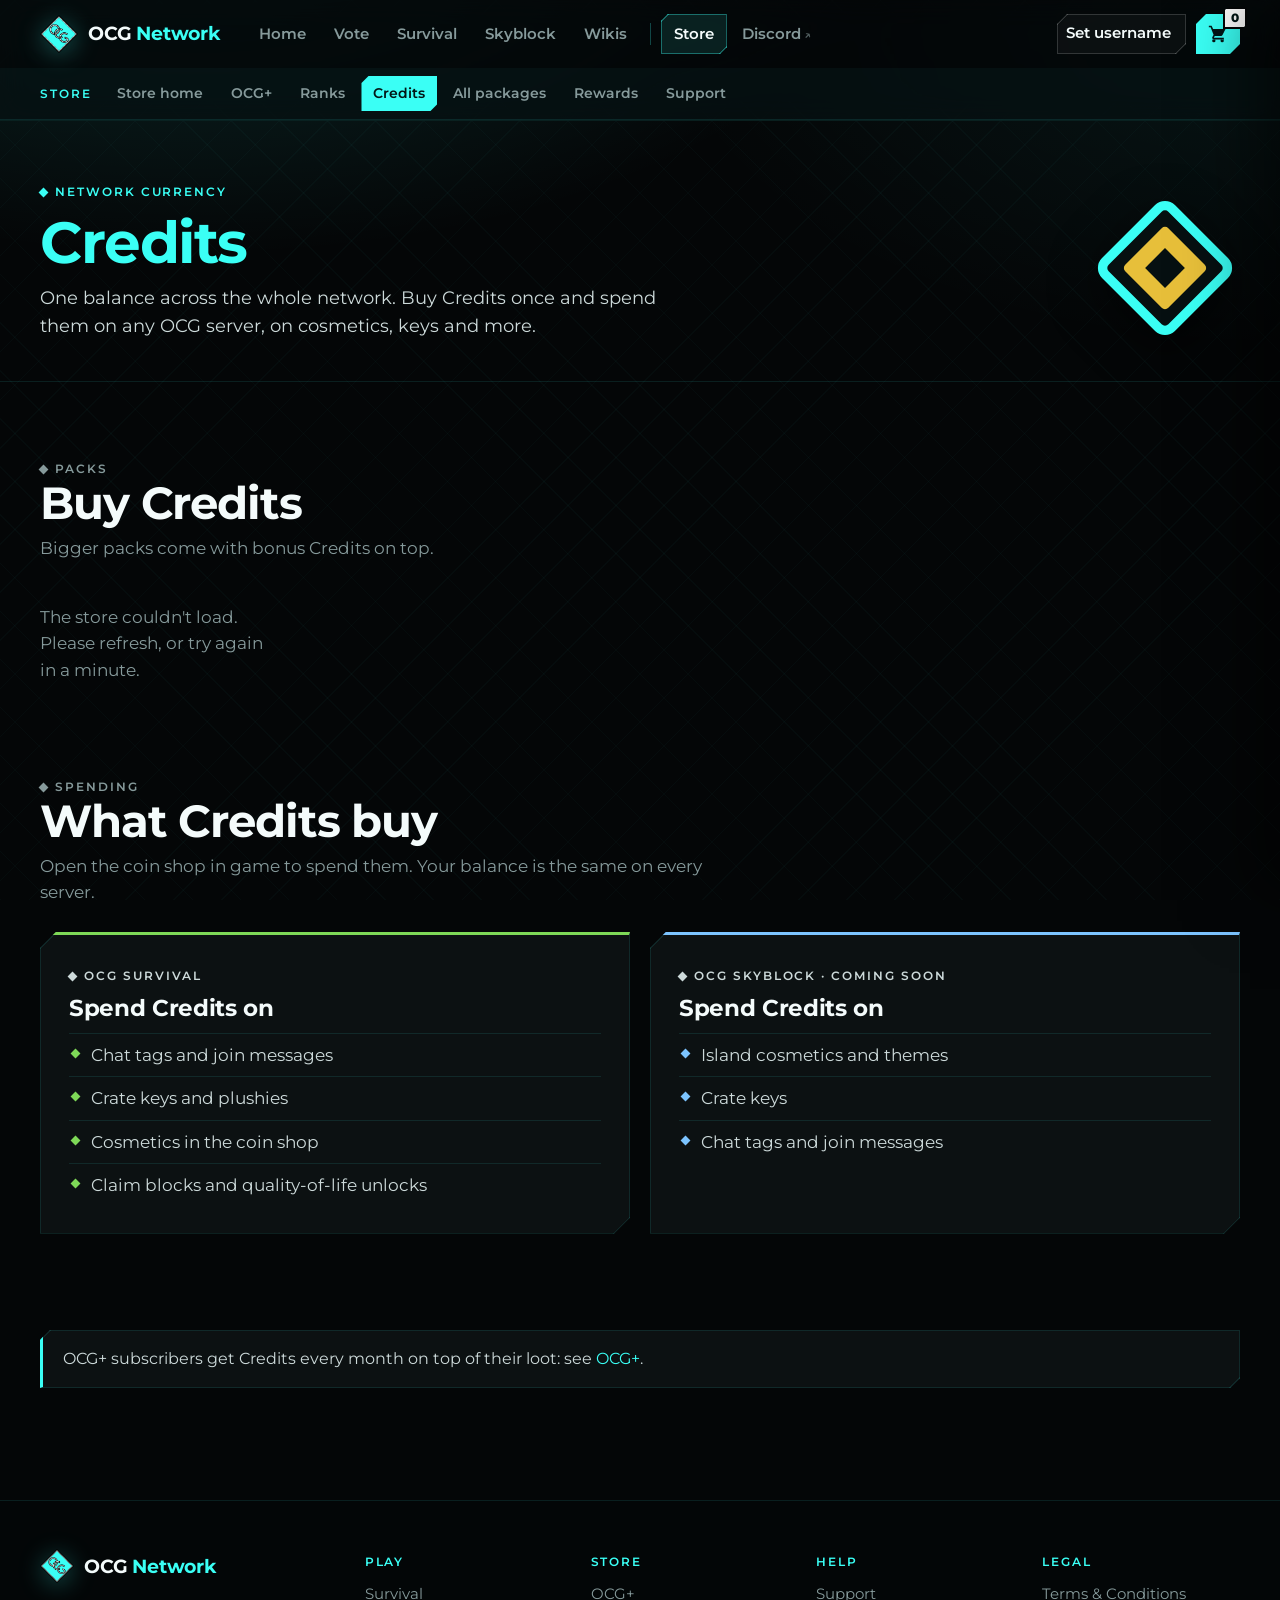
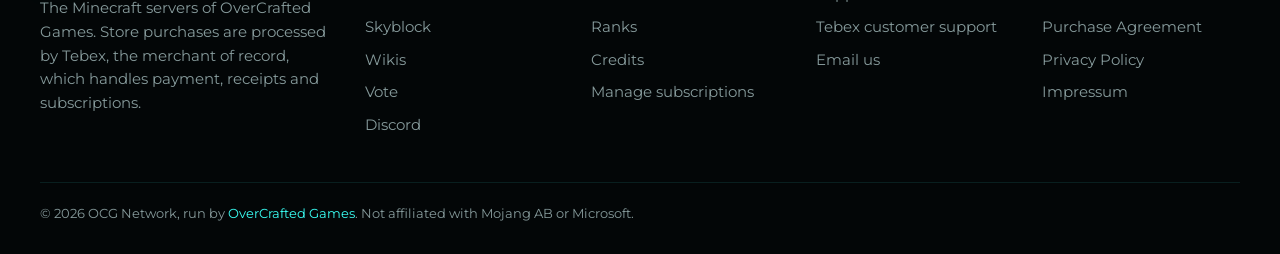
==== commit 00009daf: "Add a Vote page with vote sites, rewards and a recent voter feed" ====
--- a/credits.html
+++ b/credits.html
@@ -8,10 +8,10 @@
   <link rel="preconnect" href="https://fonts.gstatic.com" crossorigin>
   <link href="https://fonts.googleapis.com/css2?family=Montserrat:wght@400;500;600;700;800&display=swap" rel="stylesheet">
   <link rel="stylesheet" href="assets/site.css?v=4">
-  <script src="assets/config.js?v=6"></script>
+  <script src="assets/config.js?v=7"></script>
   <script src="assets/data.js"></script>
   <script defer src="https://js.tebex.io/v/1.js"></script>
-  <script defer src="assets/layout.js?v=5"></script>
+  <script defer src="assets/layout.js?v=6"></script>
   <script defer src="assets/store.js?v=5"></script>
   <title>Credits · OCG Network</title>
   <meta name="description" content="Credits, the OCG Network currency: one balance you can spend on every server.">
--- a/assets/site.css
+++ b/assets/site.css
@@ -1007,3 +1007,21 @@
   .tab, .server-switch a, .rank-tabs button, .icon-btn, .coupon button, .gift button,
   a.surface, .card__art):focus-visible { outline-offset: -4px; }
 .btn:focus-visible, .basket-btn:focus-visible { outline-color: currentColor; }
+
+/* Recent supporters (store hub): one row of player heads; swipes sideways on narrow screens. */
+.recent {
+  display: flex; gap: 12px;
+  margin: 0; padding: 0 0 6px; list-style: none;
+  overflow-x: auto; scroll-snap-type: x mandatory; scrollbar-width: thin;
+}
+.recent__item {
+  flex: 1 0 128px; scroll-snap-align: start;
+  display: flex; flex-direction: column; align-items: center; gap: 10px;
+  padding: 16px 10px 14px; min-width: 0;
+}
+.recent__item img { width: 56px; height: 56px; image-rendering: pixelated; }
+.recent__item span {
+  max-width: 100%; overflow: hidden; text-overflow: ellipsis; white-space: nowrap;
+  font-weight: 600; font-size: 0.92rem;
+}
+@media (max-width: 640px) { .recent__item { flex-basis: 112px; } }
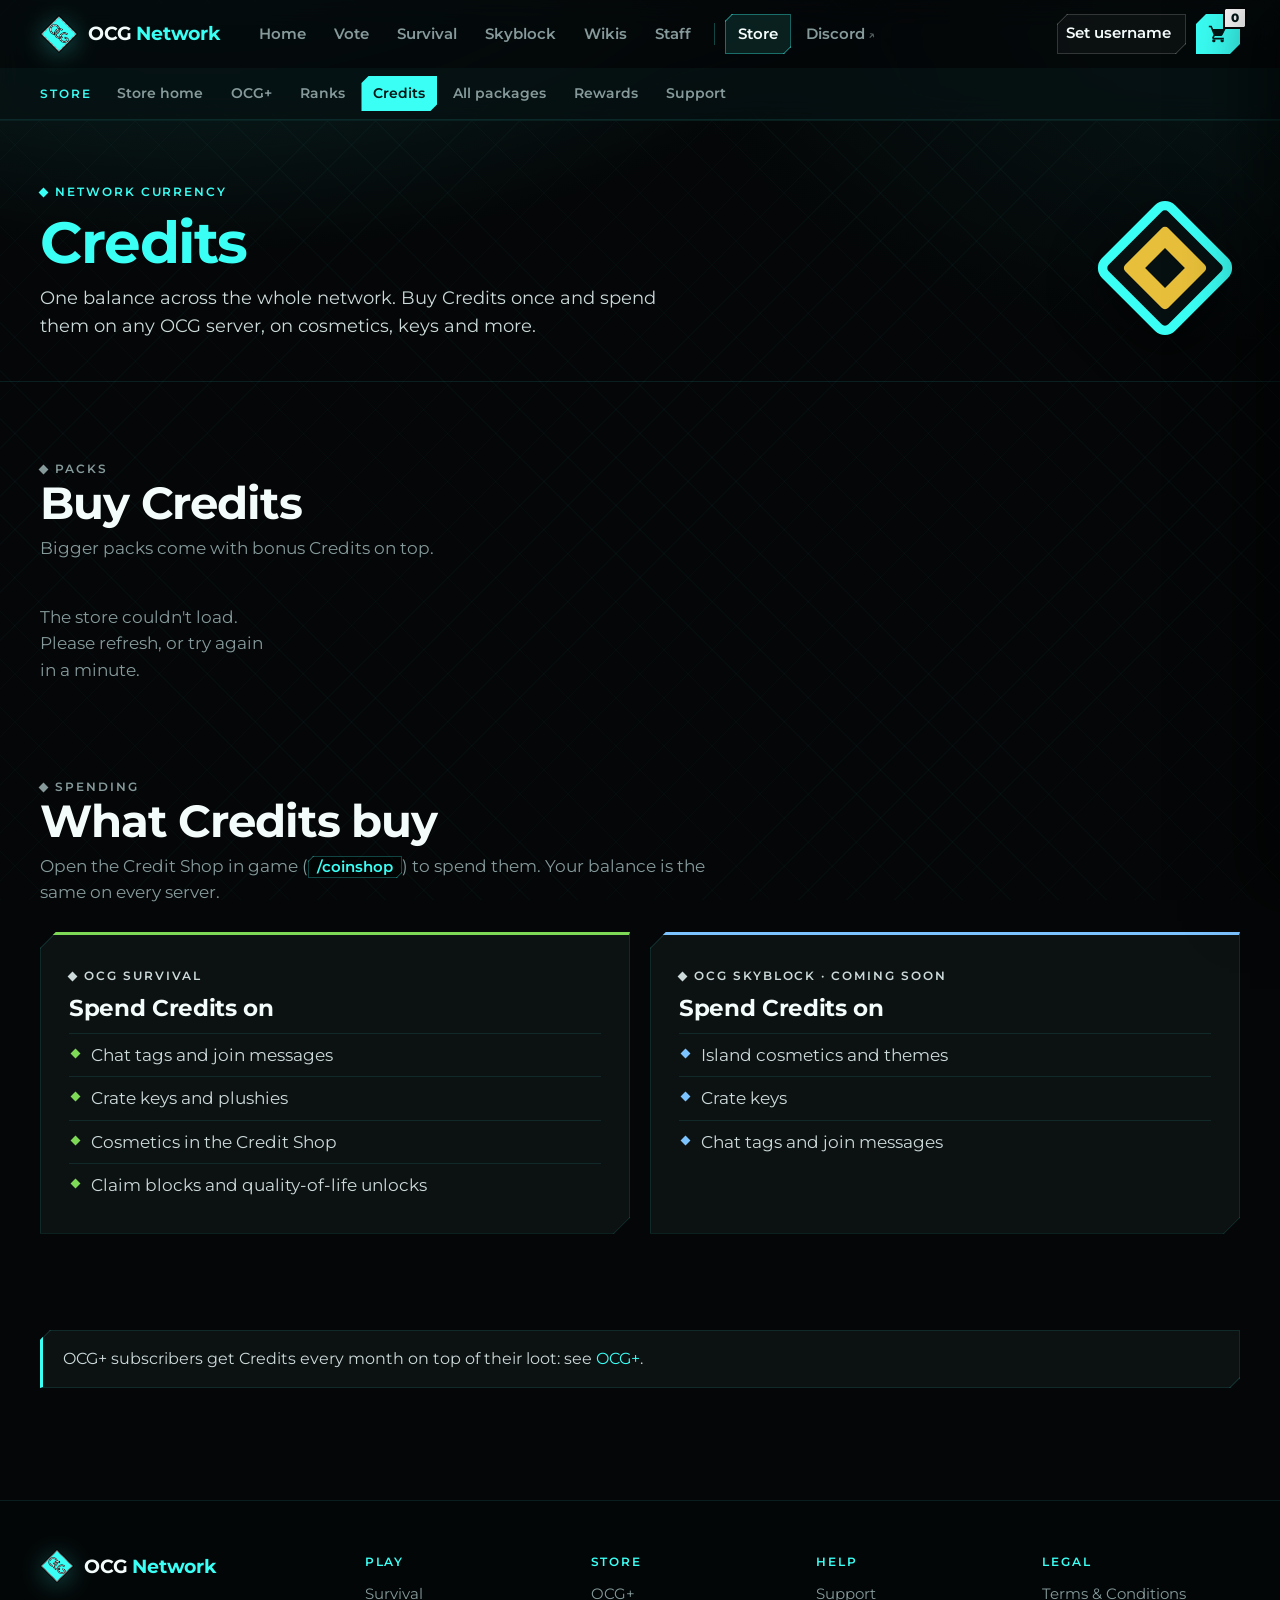
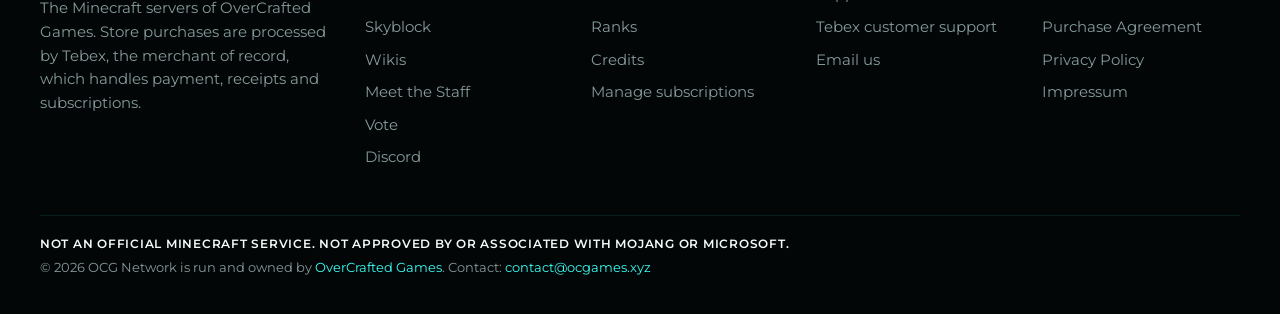
==== commit 89739f55: "Store pages: keys not Coins on rewards, Credit Shop wording, in-game OCG+ 500/1,000/2,000, drop Hall" ====
--- a/credits.html
+++ b/credits.html
@@ -7,12 +7,12 @@
   <link rel="preconnect" href="https://fonts.googleapis.com">
   <link rel="preconnect" href="https://fonts.gstatic.com" crossorigin>
   <link href="https://fonts.googleapis.com/css2?family=Montserrat:wght@400;500;600;700;800&display=swap" rel="stylesheet">
-  <link rel="stylesheet" href="assets/site.css?v=4">
+  <link rel="stylesheet" href="assets/site.css?v=6">
   <script src="assets/config.js?v=7"></script>
   <script src="assets/data.js"></script>
   <script defer src="https://js.tebex.io/v/1.js"></script>
-  <script defer src="assets/layout.js?v=6"></script>
-  <script defer src="assets/store.js?v=5"></script>
+  <script defer src="assets/layout.js?v=7"></script>
+  <script defer src="assets/store.js?v=7"></script>
   <title>Credits · OCG Network</title>
   <meta name="description" content="Credits, the OCG Network currency: one balance you can spend on every server.">
 </head>
@@ -48,7 +48,7 @@
         <div>
           <p class="label">Spending</p>
           <h2>What Credits buy</h2>
-          <p>Open the coin shop in game to spend them. Your balance is the same on every server.</p>
+          <p>Open the Credit Shop in game (<span class="cmd">/coinshop</span>) to spend them. Your balance is the same on every server.</p>
         </div>
       </div>
       <div class="uses" data-credit-uses></div>
@@ -56,7 +56,7 @@
 
     <section class="wrap section section--end" data-reveal>
       <div class="callout">OCG+ subscribers get Credits every month on top of their loot:
-        see <a href="plus.html">OCG+</a>.</div>
+        see <a href="plus">OCG+</a>.</div>
     </section>
   </main>
 
--- a/assets/site.css
+++ b/assets/site.css
@@ -1,6 +1,4 @@
-/* OCG Network. OverCrafted Games brand: logo teal (#3afff5), black and white, with the
-   logo's diamond as the recurring shape. Each server page sets its own --accent
-   (body[data-accent]); everything else stays teal. Dark only: the site sits next to the game. */
+/* OCG Network */
 :root {
   --bg: #040607;
   --bg-2: #0a0f10;
@@ -36,7 +34,6 @@
   font: 400 16.5px/1.6 var(--body);
   -webkit-font-smoothing: antialiased;
   background-color: var(--bg);
-  /* A faint teal glow over a fine diamond lattice, echoing the logo. */
   background-image:
     radial-gradient(1100px 560px at 15% -12%, color-mix(in srgb, var(--accent) 16%, transparent), transparent 65%),
     radial-gradient(900px 500px at 100% 0%, rgba(58, 255, 245, 0.07), transparent 70%),
@@ -137,8 +134,6 @@
 }
 .chip img { image-rendering: pixelated; }
 .chip:hover { --nl: var(--teal); border-color: var(--teal); }
-/* The count badge overhangs the button's corner, so the button itself isn't clipped:
-   its notched teal fill is drawn by ::before (see Notched corners). */
 .basket-btn {
   position: relative; isolation: isolate;
   display: grid; place-items: center;
@@ -158,7 +153,7 @@
 .basket-btn__count.bump { animation: bump 0.4s ease; }
 @keyframes bump { 40% { transform: scale(1.35); } }
 
-/* Store sub-navigation: the store is its own area of the site. */
+/* Store nav */
 .storebar { border-bottom: 1px solid var(--line); background: rgba(58, 255, 245, 0.035); }
 .storebar__inner { display: flex; align-items: center; gap: 4px; overflow-x: auto; padding: 8px 0; white-space: nowrap; scrollbar-width: none; }
 .storebar__inner::-webkit-scrollbar { display: none; }
@@ -259,7 +254,7 @@
   background-color: var(--surface);
 }
 
-/* Server cards (home + store server picker) */
+/* Server cards */
 .servers { display: grid; grid-template-columns: repeat(2, 1fr); gap: 20px; }
 .server {
   --accent: var(--teal);
@@ -299,7 +294,7 @@
   font: 600 0.72rem var(--mono); letter-spacing: 0.06em; text-transform: uppercase;
 }
 
-/* Link tiles (home "jump in", wikis) */
+/* Link tiles */
 .tiles { display: grid; grid-template-columns: repeat(auto-fit, minmax(240px, 1fr)); gap: 16px; }
 .tile {
   display: grid; grid-template-columns: 44px 1fr; gap: 14px; align-items: start;
@@ -315,7 +310,7 @@
 .tile p { margin: 0; color: var(--muted); font-size: 0.92rem; }
 .tile--soon { opacity: 0.6; }
 
-/* Category cards (store hub) */
+/* Category cards */
 .cat-grid { display: grid; grid-template-columns: repeat(auto-fit, minmax(320px, 1fr)); gap: 20px; }
 .cat-card {
   display: grid; grid-template-columns: 130px 1fr; gap: 22px; align-items: center;
@@ -439,8 +434,7 @@
 .ptier--1 { --tier: #FFC800; }
 .ptier--2 { --tier: #FF2E8A; }
 .ptier--3 { --tier: #0FB5A5; }
-/* An inner glow: the notch clip would cut off an outer one. */
-.ptier--featured { --nl: var(--line-strong); border-color: var(--line-strong); box-shadow: inset 0 0 60px rgba(58, 255, 245, 0.1); }
+.ptier--featured { --nl: var(--line-strong); border-color: var(--line-strong); border-top-color: var(--tier); box-shadow: inset 0 0 60px rgba(58, 255, 245, 0.1); }
 .ptier__flag {
   position: absolute; top: 18px; right: 18px;
   padding: 4px 10px;
@@ -494,7 +488,7 @@
 .ranks td { color: var(--text); font-weight: 600; }
 .ranks td.no { color: var(--muted); font-weight: 400; }
 .ranks td.yes { color: var(--accent); font-size: 1.15rem; }
-/* Keep the perk names in view while the rank columns scroll sideways on phones. */
+/* sticky first column on mobile */
 .ranks th[scope="row"], .ranks thead th:first-child { position: sticky; left: 0; z-index: 1; background: #0c1213; }
 .ranks .group th { padding: 10px 16px; text-align: left; background: rgba(58, 255, 245, 0.04); color: var(--accent); font: 600 0.74rem var(--mono); letter-spacing: 0.14em; text-transform: uppercase; }
 .rank-head { display: grid; justify-items: center; gap: 8px; }
@@ -516,7 +510,7 @@
 .uses li { position: relative; padding: 8px 0 8px 22px; border-top: 1px solid var(--line); color: var(--text-2); }
 .uses li::before { content: ""; position: absolute; left: 3px; top: 16px; width: 7px; height: 7px; background: var(--accent); transform: rotate(45deg); }
 
-/* Rewards call-to-action band */
+/* Rewards band */
 .band {
   display: grid; grid-template-columns: auto 1fr auto; align-items: center; gap: 28px;
   padding: 28px 32px;
@@ -555,7 +549,7 @@
 .page-head__art { width: 150px; margin-bottom: -10px; filter: drop-shadow(0 14px 24px rgba(0, 0, 0, 0.6)); }
 .page-head__art svg { width: 100%; height: auto; }
 
-/* Prose (legal pages) */
+/* Prose */
 .doc { display: grid; grid-template-columns: 220px 1fr; gap: 40px; padding: 40px 0 88px; }
 .toc { position: sticky; top: 130px; align-self: start; display: flex; flex-direction: column; gap: 4px; }
 .toc a { padding: 6px 12px; border-left: 2px solid var(--line); color: var(--muted); font-weight: 600; font-size: 0.95rem; }
@@ -696,7 +690,6 @@
   border: 1px solid rgba(255, 255, 255, 0.16);
   background-color: rgba(0, 0, 0, 0.4); color: var(--text); font: inherit;
 }
-/* A border, not an outline: the notch clip would hide an outline. */
 .coupon input:focus, .modal input:focus, .gift input:focus { --nl: var(--teal); outline: 0; border-color: var(--teal); box-shadow: inset 0 0 0 1px var(--teal); }
 .coupon button, .gift button {
   --nl: rgba(255, 255, 255, 0.16);
@@ -766,8 +759,10 @@
 .footer__cols div > a:not(.brand) { display: block; margin-bottom: 9px; color: var(--muted); }
 .footer__cols div > a:not(.brand):hover { color: var(--text); }
 .footer__legal { margin: 36px 0 0; padding-top: 20px; border-top: 1px solid var(--line); font-size: 0.82rem; }
-
-/* Scroll reveal (added by store.js; content is visible without JS) */
+.footer__legal p { margin: 0 0 6px; }
+.footer__disclaimer { color: var(--text); font: 600 0.78rem var(--mono); letter-spacing: 0.06em; }
+
+/* Scroll reveal */
 .reveal { opacity: 0; transform: translateY(18px); transition: opacity 0.6s ease, transform 0.6s ease; }
 .reveal.in { opacity: 1; transform: none; }
 
@@ -840,7 +835,7 @@
 
 .grad { color: var(--teal); }
 
-/* Store hub: OCG+, Ranks and Credits side by side, stacking on narrow screens. */
+/* Store hub */
 .cat-grid--3 { grid-template-columns: repeat(3, 1fr); }
 .cat-grid--3 .cat-card { grid-template-columns: 1fr; align-items: start; }
 .cat-grid--3 .cat-card__art { width: 96px; }
@@ -850,7 +845,7 @@
   .cat-grid--3 .cat-card__art { width: auto; }
 }
 
-/* ---- Home: banner, news feed and sidebar ---- */
+/* Home */
 .banner { border-bottom: 1px solid var(--line); background: radial-gradient(700px 260px at 10% 0%, rgba(58, 255, 245, 0.12), transparent 70%); }
 .banner__inner { display: grid; grid-template-columns: auto 1fr auto; align-items: center; gap: 24px; padding: 36px 0 32px; }
 .banner__logo { width: 104px; height: auto; filter: drop-shadow(0 10px 24px rgba(58, 255, 245, 0.25)); }
@@ -895,14 +890,12 @@
 .post__body li { margin-bottom: 4px; }
 .post__body li::marker { color: var(--accent); }
 .post__body blockquote { margin: 0 0 12px; padding: 4px 0 4px 14px; border-left: 3px solid var(--line-strong); }
-/* Inline code is inline-block so the notch cuts the whole chip, not a wrapped line box. */
 .post__body code { display: inline-block; padding: 1px 6px; background: rgba(0, 0, 0, 0.4); color: var(--teal); font: 0.88em var(--mono); }
 .post__body pre { margin: 0 0 12px; padding: 12px 14px; background: rgba(0, 0, 0, 0.45); overflow-x: auto; }
 .post__body pre code { display: inline; padding: 0; background: none; color: var(--text-2); clip-path: none; }
 .post__body .subtext { color: var(--muted); font-size: 0.82rem; }
 .post__body .emoji { display: inline-block; vertical-align: -0.3em; width: 1.35em; height: 1.35em; }
 .post__body .mention { display: inline-block; padding: 0 3px; background: rgba(88, 101, 242, 0.25); color: #c9cdfb; }
-/* Square, not notched: a spoiler can wrap over several lines, and a clip would cut the text. */
 .post__body .spoiler { background: #202225; color: transparent; cursor: pointer; }
 .post__body .spoiler.shown { background: rgba(255, 255, 255, 0.08); color: inherit; cursor: auto; }
 .post__gallery { display: grid; grid-template-columns: repeat(auto-fill, minmax(180px, 1fr)); gap: 10px; margin-top: 12px; }
@@ -953,17 +946,7 @@
   .post__title { font-size: 1.35rem; }
 }
 
-/* ---- Notched corners ----
-   Same look as the wiki (Test Env/wiki/docs/assets/ocg-survival.css): every box has its
-   top-left and bottom-right corners cut at 45°, like a HUD panel. clip-path does the cut, and
-   --notch-lines draws the border back along each cut, because the clip removes the real
-   border there. --n is the cut size and --nl the line colour: set --nl to the box's border
-   colour (it stays transparent on boxes without a border). A box that sets its own
-   background-image lists var(--notch-lines) first (.band, .offer, .modal, .cat-card__art), and
-   a bordered box sets background-color, not the background shorthand, so the lines survive.
-   The clip also cuts anything drawn outside the box, so glows are inset and focus rings are
-   drawn inside. Only true circles stay round: .dot, .track and the Discord avatars.
-   :where() keeps these rules at zero specificity, so any component can override them. */
+/* Notched corners: --n = cut size, --nl = line colour (match the border) */
 :where(
   .surface, .ranks-scroll, .modal,
   .btn, .chip, .chip img, .ipbox, .ipbox button, .copy-btn, .tile__icon, .cat-card__art,
@@ -1002,13 +985,12 @@
 ) { --n: 5px; }
 :where(.chip img, .post__body .mention) { --n: 4px; }
 
-/* Focus rings sit inside notched controls; outside them the clip would hide the ring. */
 :is(.btn, .basket-btn, .chip, .topnav a, .mobilenav a, .storebar a, .ipbox button, .copy-btn,
   .tab, .server-switch a, .rank-tabs button, .icon-btn, .coupon button, .gift button,
   a.surface, .card__art):focus-visible { outline-offset: -4px; }
 .btn:focus-visible, .basket-btn:focus-visible { outline-color: currentColor; }
 
-/* Recent supporters (store hub): one row of player heads; swipes sideways on narrow screens. */
+/* Recent supporters */
 .recent {
   display: flex; gap: 12px;
   margin: 0; padding: 0 0 6px; list-style: none;
@@ -1025,3 +1007,35 @@
   font-weight: 600; font-size: 0.92rem;
 }
 @media (max-width: 640px) { .recent__item { flex-basis: 112px; } }
+
+/* Meet the Staff */
+.staff-grid { display: grid; grid-template-columns: repeat(auto-fill, minmax(250px, 1fr)); gap: 16px; }
+.staff-card {
+  --role: var(--teal);
+  display: grid; grid-template-columns: 64px 1fr; gap: 16px; align-items: center;
+  padding: 20px;
+  box-shadow: inset 0 3px 0 var(--role), var(--shadow);
+}
+.staff-card--owner { --role: var(--danger); }
+.staff-card--admin { --role: var(--sale); }
+.staff-card--srmod { --role: var(--lavender); }
+.staff-card--builder { --role: var(--teal); }
+.staff-card--marketing { --role: var(--skyblock); }
+.staff-card__face {
+  width: 64px; height: 64px;
+  image-rendering: pixelated;
+  background: var(--surface-2);
+  box-shadow: 0 8px 16px rgba(0, 0, 0, 0.4);
+}
+.staff-card h3 { margin: 0; font: 700 1.2rem/1.2 var(--display); overflow-wrap: anywhere; }
+.staff-card__role { margin: 2px 0 8px; color: var(--role); font: 600 0.82rem var(--mono); letter-spacing: 0.02em; }
+.staff-card__bio { margin: 0 0 8px; color: var(--text-2); font-size: 0.92rem; }
+.staff-card__servers { display: flex; flex-wrap: wrap; gap: 6px; margin: 0; padding: 0; list-style: none; }
+.staff-card__servers li {
+  --accent: var(--teal);
+  padding: 2px 8px;
+  background: color-mix(in srgb, var(--accent) 12%, transparent); color: var(--accent);
+  font: 600 0.72rem var(--mono); letter-spacing: 0.02em;
+}
+.staff-card__servers .server--survival { --accent: var(--survival); }
+.staff-card__servers .server--skyblock { --accent: var(--skyblock); }
